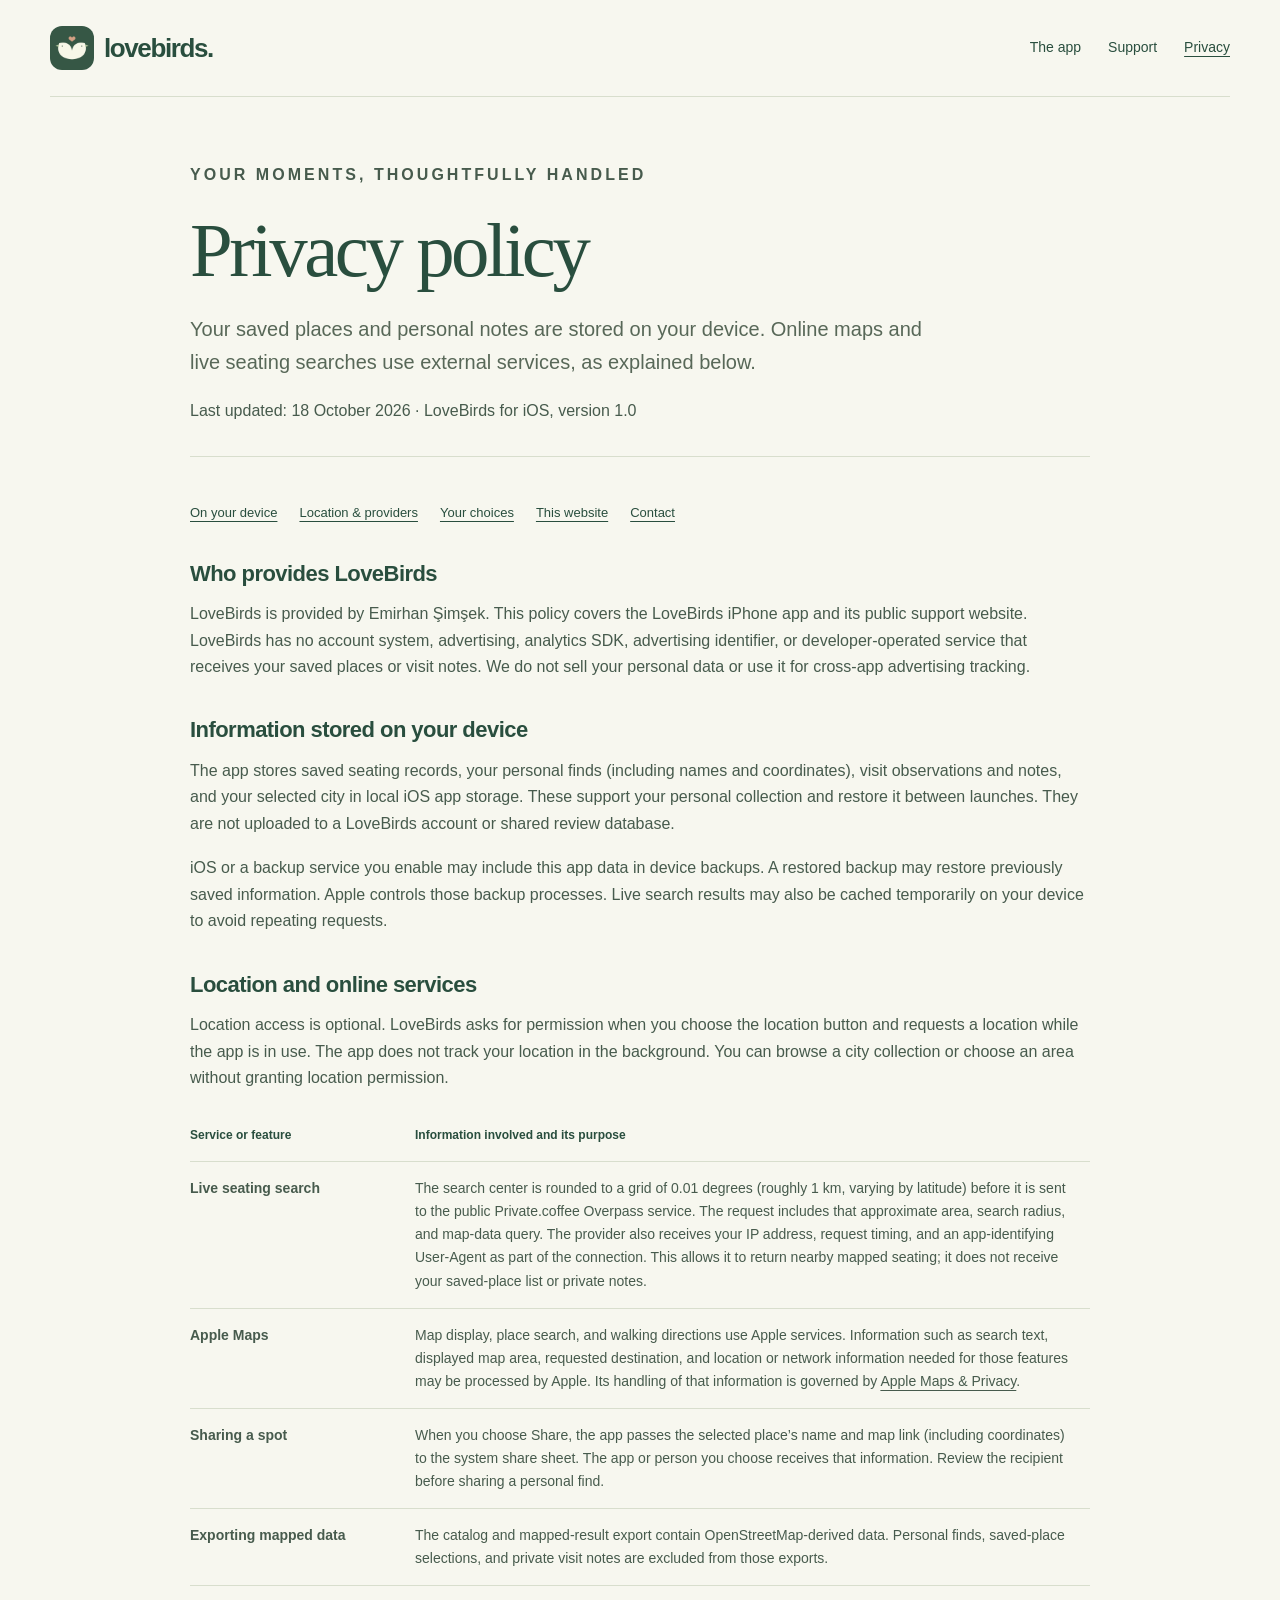
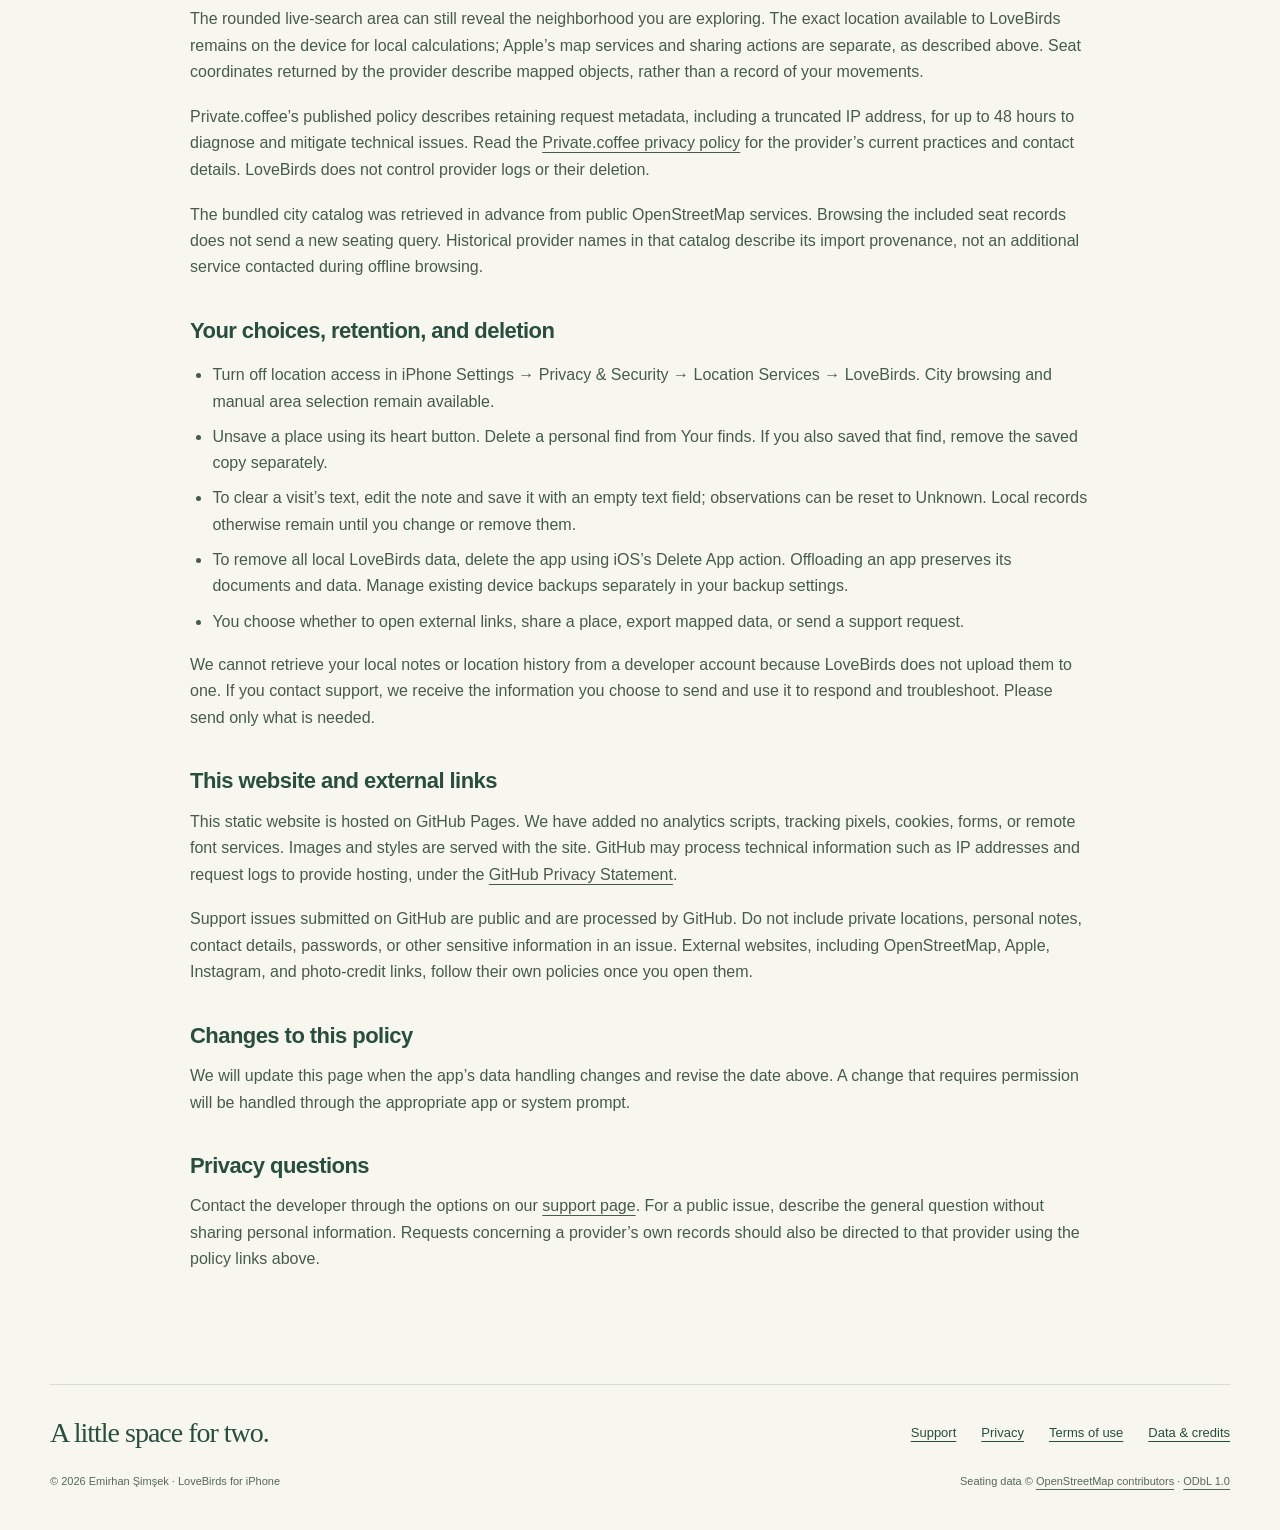
==== privacy.html @ 0634a6b7 "Publish LoveBirds app, privacy, support, and data pages" ====
<!doctype html>
<html lang="en">
<head>
<meta charset="utf-8">
<meta name="viewport" content="width=device-width, initial-scale=1">
<meta name="theme-color" content="#294e3e">
<meta name="description" content="How LoveBirds uses location, stores saved places and notes, and connects to map and seating providers.">
<meta name="referrer" content="strict-origin-when-cross-origin">
<title>Privacy policy · LoveBirds</title>
<link rel="canonical" href="https://emirhan777.github.io/LoveBirds/privacy.html">
<link rel="icon" type="image/png" href="assets/app-icon.png">
<link rel="apple-touch-icon" href="assets/app-icon.png">
<link rel="stylesheet" href="styles.css">
<meta property="og:title" content="Privacy policy · LoveBirds">
<meta property="og:description" content="How LoveBirds uses location, stores saved places and notes, and connects to map and seating providers.">
<meta property="og:type" content="website">
<meta property="og:url" content="https://emirhan777.github.io/LoveBirds/privacy.html">
<meta property="og:image" content="https://emirhan777.github.io/LoveBirds/assets/app-icon.png">
</head>
<body>
<a class="skip" href="#main">Skip to content</a>
<header class="site-header wrap">
<a class="brand" href="index.html" aria-label="LoveBirds home"><img src="assets/app-icon.png" alt="" width="44" height="44">lovebirds.</a>
<nav class="site-nav" aria-label="Main navigation"><a href="index.html" class="desktop-nav">The app</a><a href="support.html">Support</a><a href="privacy.html" aria-current="page">Privacy</a></nav>
</header>
<main id="main" class="wrap document"><header class="document-head"><p class="eyebrow">Your moments, thoughtfully handled</p><h1>Privacy policy</h1><p class="lead">Your saved places and personal notes are stored on your device. Online maps and live seating searches use external services, as explained below.</p><p class="updated">Last updated: 18 October 2026 · LoveBirds for iOS, version 1.0</p></header>
<nav class="contents" aria-label="On this page"><a href="#local-data">On your device</a><a href="#location">Location & providers</a><a href="#choices">Your choices</a><a href="#website">This website</a><a href="#contact">Contact</a></nav>
<section><h2>Who provides LoveBirds</h2><p>LoveBirds is provided by Emirhan Şimşek. This policy covers the LoveBirds iPhone app and its public support website. LoveBirds has no account system, advertising, analytics SDK, advertising identifier, or developer-operated service that receives your saved places or visit notes. We do not sell your personal data or use it for cross-app advertising tracking.</p></section>
<section id="local-data"><h2>Information stored on your device</h2><p>The app stores saved seating records, your personal finds (including names and coordinates), visit observations and notes, and your selected city in local iOS app storage. These support your personal collection and restore it between launches. They are not uploaded to a LoveBirds account or shared review database.</p><p>iOS or a backup service you enable may include this app data in device backups. A restored backup may restore previously saved information. Apple controls those backup processes. Live search results may also be cached temporarily on your device to avoid repeating requests.</p></section>
<section id="location"><h2>Location and online services</h2><p>Location access is optional. LoveBirds asks for permission when you choose the location button and requests a location while the app is in use. The app does not track your location in the background. You can browse a city collection or choose an area without granting location permission.</p><table class="data-table"><thead><tr><th scope="col">Service or feature</th><th scope="col">Information involved and its purpose</th></tr></thead><tbody><tr><td>Live seating search</td><td>The search center is rounded to a grid of 0.01 degrees (roughly 1 km, varying by latitude) before it is sent to the public Private.coffee Overpass service. The request includes that approximate area, search radius, and map-data query. The provider also receives your IP address, request timing, and an app-identifying User-Agent as part of the connection. This allows it to return nearby mapped seating; it does not receive your saved-place list or private notes.</td></tr><tr><td>Apple Maps</td><td>Map display, place search, and walking directions use Apple services. Information such as search text, displayed map area, requested destination, and location or network information needed for those features may be processed by Apple. Its handling of that information is governed by <a href="https://www.apple.com/legal/privacy/data/en/apple-maps/">Apple Maps & Privacy</a>.</td></tr><tr><td>Sharing a spot</td><td>When you choose Share, the app passes the selected place’s name and map link (including coordinates) to the system share sheet. The app or person you choose receives that information. Review the recipient before sharing a personal find.</td></tr><tr><td>Exporting mapped data</td><td>The catalog and mapped-result export contain OpenStreetMap-derived data. Personal finds, saved-place selections, and private visit notes are excluded from those exports.</td></tr></tbody></table><p>The rounded live-search area can still reveal the neighborhood you are exploring. The exact location available to LoveBirds remains on the device for local calculations; Apple’s map services and sharing actions are separate, as described above. Seat coordinates returned by the provider describe mapped objects, rather than a record of your movements.</p><p>Private.coffee’s published policy describes retaining request metadata, including a truncated IP address, for up to 48 hours to diagnose and mitigate technical issues. Read the <a href="https://overpass.private.coffee/#privacy">Private.coffee privacy policy</a> for the provider’s current practices and contact details. LoveBirds does not control provider logs or their deletion.</p><p>The bundled city catalog was retrieved in advance from public OpenStreetMap services. Browsing the included seat records does not send a new seating query. Historical provider names in that catalog describe its import provenance, not an additional service contacted during offline browsing.</p></section>
<section id="choices"><h2>Your choices, retention, and deletion</h2><ul><li>Turn off location access in iPhone Settings → Privacy & Security → Location Services → LoveBirds. City browsing and manual area selection remain available.</li><li>Unsave a place using its heart button. Delete a personal find from Your finds. If you also saved that find, remove the saved copy separately.</li><li>To clear a visit’s text, edit the note and save it with an empty text field; observations can be reset to Unknown. Local records otherwise remain until you change or remove them.</li><li>To remove all local LoveBirds data, delete the app using iOS’s Delete App action. Offloading an app preserves its documents and data. Manage existing device backups separately in your backup settings.</li><li>You choose whether to open external links, share a place, export mapped data, or send a support request.</li></ul><p>We cannot retrieve your local notes or location history from a developer account because LoveBirds does not upload them to one. If you contact support, we receive the information you choose to send and use it to respond and troubleshoot. Please send only what is needed.</p></section>
<section id="website"><h2>This website and external links</h2><p>This static website is hosted on GitHub Pages. We have added no analytics scripts, tracking pixels, cookies, forms, or remote font services. Images and styles are served with the site. GitHub may process technical information such as IP addresses and request logs to provide hosting, under the <a href="https://docs.github.com/en/site-policy/privacy-policies/github-general-privacy-statement">GitHub Privacy Statement</a>.</p><p>Support issues submitted on GitHub are public and are processed by GitHub. Do not include private locations, personal notes, contact details, passwords, or other sensitive information in an issue. External websites, including OpenStreetMap, Apple, Instagram, and photo-credit links, follow their own policies once you open them.</p></section>
<section><h2>Changes to this policy</h2><p>We will update this page when the app’s data handling changes and revise the date above. A change that requires permission will be handled through the appropriate app or system prompt.</p></section>
<section id="contact"><h2>Privacy questions</h2><p>Contact the developer through the options on our <a href="support.html#contact">support page</a>. For a public issue, describe the general question without sharing personal information. Requests concerning a provider’s own records should also be directed to that provider using the policy links above.</p></section>
</main>
<footer class="site-footer wrap">
<div class="footer-top"><span class="footer-brand">A little space for two.</span><nav class="footer-links" aria-label="Information"><a href="support.html">Support</a><a href="privacy.html" aria-current="page">Privacy</a><a href="terms.html">Terms of use</a><a href="credits.html">Data & credits</a></nav></div>
<div class="footer-note"><p>© 2026 Emirhan Şimşek · LoveBirds for iPhone</p><p>Seating data © <a href="https://www.openstreetmap.org/copyright">OpenStreetMap contributors</a> · <a href="data/ODbL-1.0.txt">ODbL 1.0</a></p></div>
</footer>
</body>
</html>
---- styles.css ----
:root{--paper:#f7f7ef;--ink:#294e3e;--muted:#586858;--sage:#6e805c;--line:#d8decd;--wash:#e9eedf;--white:#fffef8;--serif:Georgia,'Times New Roman',serif;--sans:-apple-system,BlinkMacSystemFont,'Segoe UI',sans-serif}
*{box-sizing:border-box}html{scroll-behavior:smooth;scroll-padding-top:24px}body{margin:0;background:var(--paper);color:var(--ink);font:17px/1.65 var(--sans);-webkit-font-smoothing:antialiased}a{color:inherit;text-underline-offset:4px;text-decoration-thickness:1px}a:hover{color:#527044}a:focus-visible,summary:focus-visible{outline:3px solid #638446;outline-offset:5px;border-radius:2px}img{display:block;max-width:100%;height:auto}p,h1,h2,h3{margin-top:0}p{margin-bottom:1.15rem}h1,h2,h3{font-weight:400;line-height:1.08}h1,h2{font-family:var(--serif);letter-spacing:-.045em}h1{font-size:clamp(3rem,6.2vw,5.9rem)}h2{font-size:clamp(2.15rem,3.8vw,3.7rem)}h3{font-size:1.2rem;font-weight:600;letter-spacing:-.015em}ul,ol{padding-left:1.4rem}li+li{margin-top:.55rem}.wrap{width:min(1180px,calc(100% - 80px));margin-inline:auto}.skip{position:absolute;top:-100px;left:20px;background:var(--ink);color:white;padding:12px 18px;z-index:10}.skip:focus{top:12px}.site-header{display:flex;align-items:center;justify-content:space-between;gap:24px;padding-block:26px;border-bottom:1px solid var(--line)}.brand{display:flex;align-items:center;gap:10px;font-size:26px;font-weight:700;letter-spacing:-1.4px;text-decoration:none}.brand img{width:44px;height:44px;border-radius:12px}.site-nav{display:flex;gap:27px;align-items:center;font-size:14px;font-weight:500}.site-nav a{text-decoration:none}.site-nav a[aria-current=page]{text-decoration:underline}.eyebrow{text-transform:uppercase;letter-spacing:.19em;font-size:11px;font-weight:700;color:var(--sage);margin-bottom:22px}.hero{display:grid;grid-template-columns:1.04fr 1fr;gap:70px;align-items:center;padding-block:76px 92px}.hero h1{margin-bottom:26px}.hero h1 em{font-weight:400;color:var(--sage)}.hero-copy>p:not(.eyebrow){font-size:18px;max-width:445px;color:var(--muted)}.actions{display:flex;gap:18px;align-items:center;flex-wrap:wrap;margin-top:32px}.button{display:inline-flex;justify-content:center;align-items:center;gap:13px;background:var(--ink);color:white!important;text-decoration:none;border-radius:100px;padding:13px 24px;font-weight:600;font-size:14px;min-height:48px}.button:hover{background:#3e634b}.text-link{font-size:14px;font-weight:600}.availability{display:flex;align-items:center;gap:9px;font-size:12px;color:var(--muted);margin:21px 0 0}.availability:before{content:'';width:6px;height:6px;flex:none;background:var(--sage);border-radius:50%}.hero-art{position:relative;padding:0 20px 45px 0;min-width:0}.landscape{width:100%;height:534px;object-fit:cover;border-radius:220px 220px 18px 18px;object-position:53% center}.photo-note{position:absolute;left:22px;bottom:63px;padding:4px 9px;border-radius:20px;background:#203e33bd;color:#fff;font-size:10px}.phone{position:absolute;right:-17px;bottom:0;width:190px;border:7px solid #263f32;border-radius:29px;box-shadow:0 18px 45px #203d3330;overflow:hidden;background:var(--white)}.phone img{width:100%;height:auto}.collection{padding-block:65px;border-top:1px solid var(--line)}.section-intro{display:grid;grid-template-columns:1fr 1fr;gap:70px;align-items:start;margin-bottom:37px}.section-intro h2{margin-bottom:0;max-width:480px}.section-intro>p{color:var(--muted);max-width:460px;margin:8px 0 0}.cities{display:grid;grid-template-columns:repeat(4,1fr);gap:0;border-block:1px solid var(--line)}.city{padding:27px 25px 27px 0}.city+.city{border-left:1px solid var(--line);padding-left:30px}.city h3{margin-bottom:18px}.city strong{display:block;font-family:var(--serif);font-size:43px;font-weight:400;letter-spacing:-.04em;line-height:1.15}.city span{font-size:12px;color:var(--muted)}.small-note{font-size:12px;color:var(--muted);margin-top:18px;max-width:850px}.how{display:grid;grid-template-columns:.75fr 1.25fr;gap:80px;padding-block:65px 85px}.how-heading h2{max-width:380px}.steps{counter-reset:step}.step{display:grid;grid-template-columns:40px 1fr;gap:18px;padding-block:24px;border-top:1px solid var(--line)}.step:before{counter-increment:step;content:'0' counter(step);font:13px var(--sans);color:var(--sage);padding-top:3px}.step:first-child{padding-top:0;border-top:0}.step h3{margin-bottom:9px}.step p{font-size:15px;color:var(--muted);margin:0}.gentle-note{padding:35px 45px;background:var(--wash);border-radius:18px;display:grid;grid-template-columns:.7fr 1.3fr;gap:65px;align-items:center;margin-bottom:75px}.gentle-note h2{font-size:32px;margin:0}.gentle-note p{font-size:15px;margin:0;color:var(--muted)}.site-footer{border-top:1px solid var(--line);padding-block:32px 40px}.footer-top{display:flex;justify-content:space-between;gap:28px;align-items:center;margin-bottom:23px}.footer-brand{font:28px var(--serif);letter-spacing:-1px}.footer-links{display:flex;gap:25px;flex-wrap:wrap;font-size:13px}.footer-note{display:flex;justify-content:space-between;gap:20px;color:var(--muted);font-size:11px}.footer-note p{margin:0}.document{max-width:900px;padding-block:65px 75px}.document-head{margin-bottom:45px;border-bottom:1px solid var(--line);padding-bottom:32px}.document-head h1{font-size:clamp(3rem,6vw,4.8rem);margin-bottom:20px}.document-head .lead{font-size:20px;color:var(--muted);max-width:750px}.updated{font-size:12px;color:var(--muted);margin-bottom:0}.document section{margin-block:36px}.document h2{font:600 22px/1.3 var(--sans);letter-spacing:-.025em;margin-bottom:13px}.document p,.document li{font-size:16px;color:#475b4d}.document h3{font-size:17px;margin-bottom:10px}.document .notice{padding:23px 27px;background:var(--wash);border-left:3px solid var(--sage);border-radius:0 10px 10px 0}.document .notice p:last-child{margin-bottom:0}.contents{display:flex;flex-wrap:wrap;gap:10px 22px;font-size:13px;margin-top:26px}.data-table{width:100%;border-collapse:collapse;margin:20px 0;font-size:14px;text-align:left}.data-table th,.data-table td{padding:15px 17px 15px 0;vertical-align:top;border-bottom:1px solid var(--line)}.data-table th{font-size:12px;font-weight:600}.data-table td:first-child{width:25%;font-weight:600}.data-table td{color:#475b4d}.data-table td p{font-size:14px;margin:0}.contact-box{padding:28px;background:var(--wash);border-radius:15px}.contact-box .button{margin-top:5px}.contact-box .small-note{margin-top:18px;margin-bottom:0;font-size:13px}.faq{border-top:1px solid var(--line)}details{padding:20px 0;border-bottom:1px solid var(--line)}summary{cursor:pointer;font-size:17px;font-weight:600;line-height:1.5;padding-right:15px}details p{margin:16px 0 0;max-width:750px}code{background:var(--wash);border-radius:4px;padding:2px 4px;font-size:.88em;overflow-wrap:anywhere}.download-links{display:flex;flex-wrap:wrap;gap:15px 25px;margin-top:22px}.download-links a{font-size:14px;font-weight:600}.credit-list{padding-left:1.25rem}.credit-list li{font-size:15px}.release-label{font-size:12px;color:var(--muted);margin-left:4px}
@media(min-width:1400px){.hero{gap:100px}}
@media(max-width:900px){.wrap{width:calc(100% - 48px)}.hero{gap:35px;padding-block:55px 65px}.landscape{height:470px}.phone{width:160px;right:-8px}.hero h1{font-size:4.1rem}.section-intro{gap:35px}.how{gap:35px}.gentle-note{gap:35px;padding:30px}.site-nav{gap:18px}.footer-note{flex-direction:column;gap:5px}}
@media(max-width:650px){body{font-size:16px}.wrap{width:calc(100% - 40px)}.site-header{padding-block:18px;gap:12px}.brand{font-size:23px}.brand img{width:36px;height:36px;border-radius:9px}.site-nav{font-size:12px;gap:15px}.site-nav .desktop-nav{display:none}.hero{grid-template-columns:1fr;gap:40px;padding-block:40px 48px}.hero-copy>p:not(.eyebrow){font-size:17px;max-width:440px}.hero h1{font-size:3.75rem;max-width:450px}.eyebrow{margin-bottom:17px}.hero-art{max-width:480px;width:100%;padding-right:35px;padding-bottom:18px;margin:0 auto}.landscape{height:420px;border-radius:180px 180px 16px 16px}.phone{right:0;width:155px;border-width:5px;border-radius:22px}.photo-note{left:12px;bottom:32px;font-size:9px;max-width:175px}.section-intro{grid-template-columns:1fr;gap:20px;margin-bottom:25px}.section-intro h2{max-width:360px}.section-intro>p{font-size:15px;margin:0}.collection{padding-block:40px}.cities{grid-template-columns:repeat(2,1fr)}.city{padding:22px 16px 22px 0}.city+.city{padding:22px 0 22px 22px}.city:nth-child(3){border-left:0;padding-left:0}.city:nth-child(n+3){border-top:1px solid var(--line)}.city h3{font-size:17px;margin-bottom:12px}.city strong{font-size:36px}.how{grid-template-columns:1fr;gap:20px;padding-block:35px 40px}.how-heading h2{margin-bottom:20px;max-width:300px}.gentle-note{grid-template-columns:1fr;gap:17px;padding:26px;margin-bottom:45px}.gentle-note h2{font-size:30px}.footer-top{align-items:flex-start;flex-direction:column;gap:20px}.footer-links{gap:13px 20px}.footer-note{font-size:10px}.document{padding-block:40px 50px}.document-head{margin-bottom:28px;padding-bottom:26px}.document-head .lead{font-size:18px}.document section{margin-block:29px}.document h2{font-size:20px}.document p,.document li{font-size:15px}.document .notice{padding:20px}.contact-box{padding:22px}.data-table th,.data-table td{padding:12px 10px 12px 0;font-size:12px}.data-table td:first-child{width:27%}.contents{gap:9px 16px}.release-label{display:block;margin:10px 0 0}}
@media(prefers-reduced-motion:reduce){html{scroll-behavior:auto}}
@media print{.site-nav,.site-footer,.contents,.skip{display:none}.wrap{width:100%}.document{padding:0;max-width:none}body{color:#000;background:white}.document p,.document li{color:#000}.document-head{padding-top:0}a{color:inherit}.document h2{break-after:avoid}section{break-inside:avoid}}
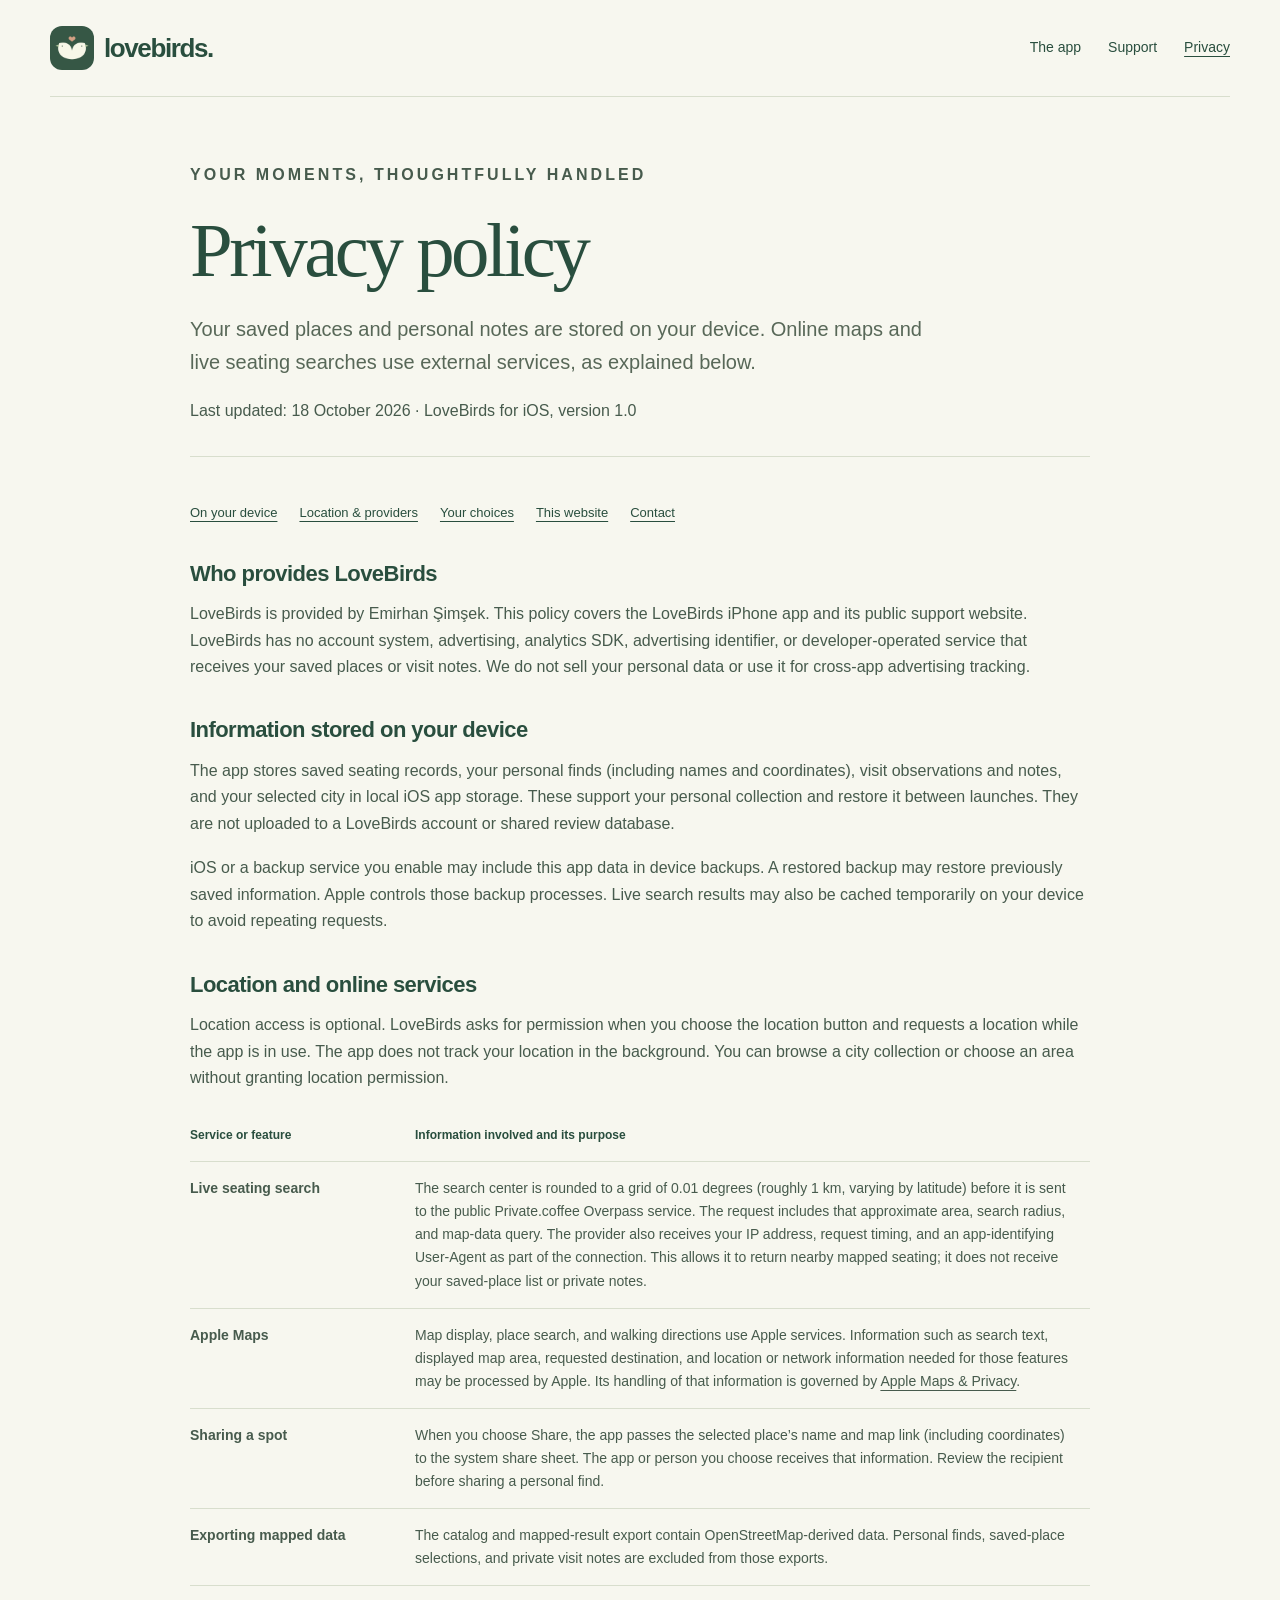
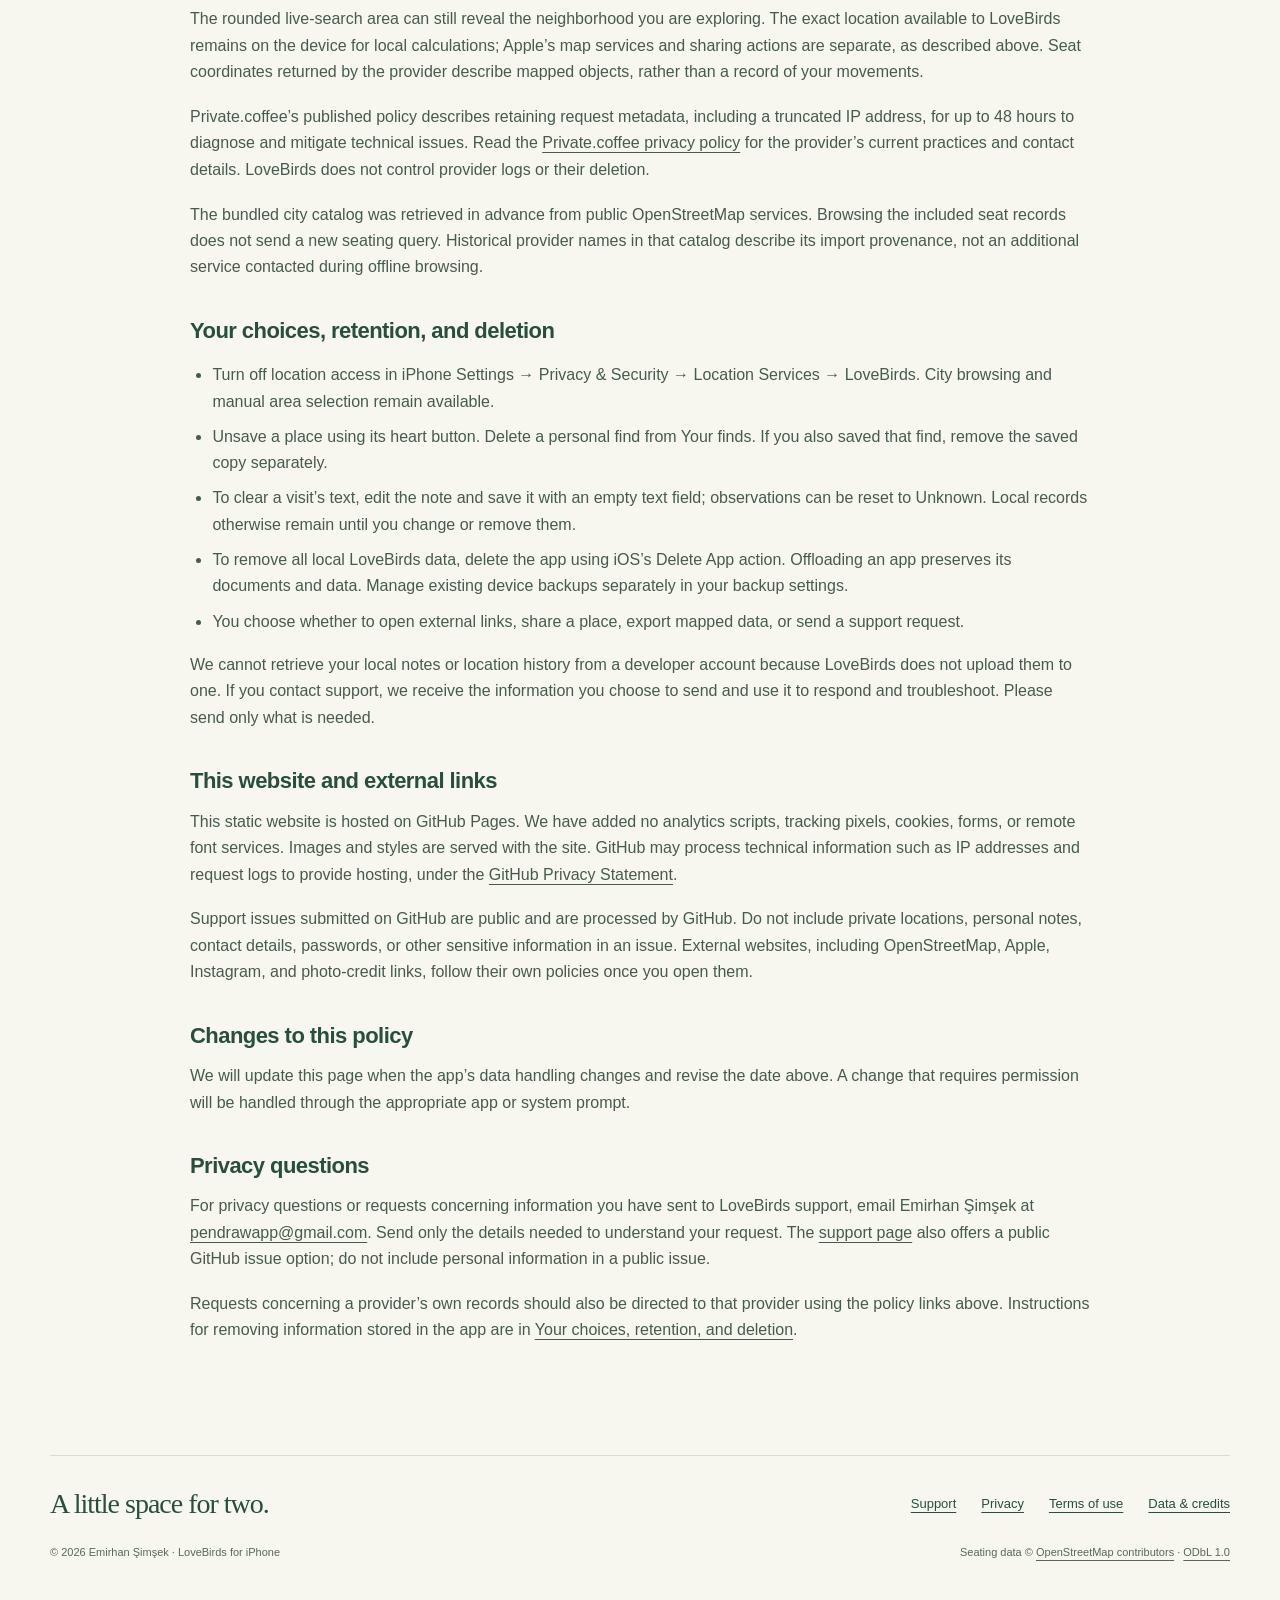
==== commit 1f183602: "Add approved public support and privacy email" ====
--- a/privacy.html
+++ b/privacy.html
@@ -31,7 +31,7 @@
 <section id="choices"><h2>Your choices, retention, and deletion</h2><ul><li>Turn off location access in iPhone Settings → Privacy & Security → Location Services → LoveBirds. City browsing and manual area selection remain available.</li><li>Unsave a place using its heart button. Delete a personal find from Your finds. If you also saved that find, remove the saved copy separately.</li><li>To clear a visit’s text, edit the note and save it with an empty text field; observations can be reset to Unknown. Local records otherwise remain until you change or remove them.</li><li>To remove all local LoveBirds data, delete the app using iOS’s Delete App action. Offloading an app preserves its documents and data. Manage existing device backups separately in your backup settings.</li><li>You choose whether to open external links, share a place, export mapped data, or send a support request.</li></ul><p>We cannot retrieve your local notes or location history from a developer account because LoveBirds does not upload them to one. If you contact support, we receive the information you choose to send and use it to respond and troubleshoot. Please send only what is needed.</p></section>
 <section id="website"><h2>This website and external links</h2><p>This static website is hosted on GitHub Pages. We have added no analytics scripts, tracking pixels, cookies, forms, or remote font services. Images and styles are served with the site. GitHub may process technical information such as IP addresses and request logs to provide hosting, under the <a href="https://docs.github.com/en/site-policy/privacy-policies/github-general-privacy-statement">GitHub Privacy Statement</a>.</p><p>Support issues submitted on GitHub are public and are processed by GitHub. Do not include private locations, personal notes, contact details, passwords, or other sensitive information in an issue. External websites, including OpenStreetMap, Apple, Instagram, and photo-credit links, follow their own policies once you open them.</p></section>
 <section><h2>Changes to this policy</h2><p>We will update this page when the app’s data handling changes and revise the date above. A change that requires permission will be handled through the appropriate app or system prompt.</p></section>
-<section id="contact"><h2>Privacy questions</h2><p>Contact the developer through the options on our <a href="support.html#contact">support page</a>. For a public issue, describe the general question without sharing personal information. Requests concerning a provider’s own records should also be directed to that provider using the policy links above.</p></section>
+<section id="contact"><h2>Privacy questions</h2><p>For privacy questions or requests concerning information you have sent to LoveBirds support, email Emirhan Şimşek at <a href="mailto:pendrawapp@gmail.com?subject=LoveBirds%20privacy">pendrawapp@gmail.com</a>. Send only the details needed to understand your request. The <a href="support.html#contact">support page</a> also offers a public GitHub issue option; do not include personal information in a public issue.</p><p>Requests concerning a provider’s own records should also be directed to that provider using the policy links above. Instructions for removing information stored in the app are in <a href="#choices">Your choices, retention, and deletion</a>.</p></section>
 </main>
 <footer class="site-footer wrap">
 <div class="footer-top"><span class="footer-brand">A little space for two.</span><nav class="footer-links" aria-label="Information"><a href="support.html">Support</a><a href="privacy.html" aria-current="page">Privacy</a><a href="terms.html">Terms of use</a><a href="credits.html">Data & credits</a></nav></div>
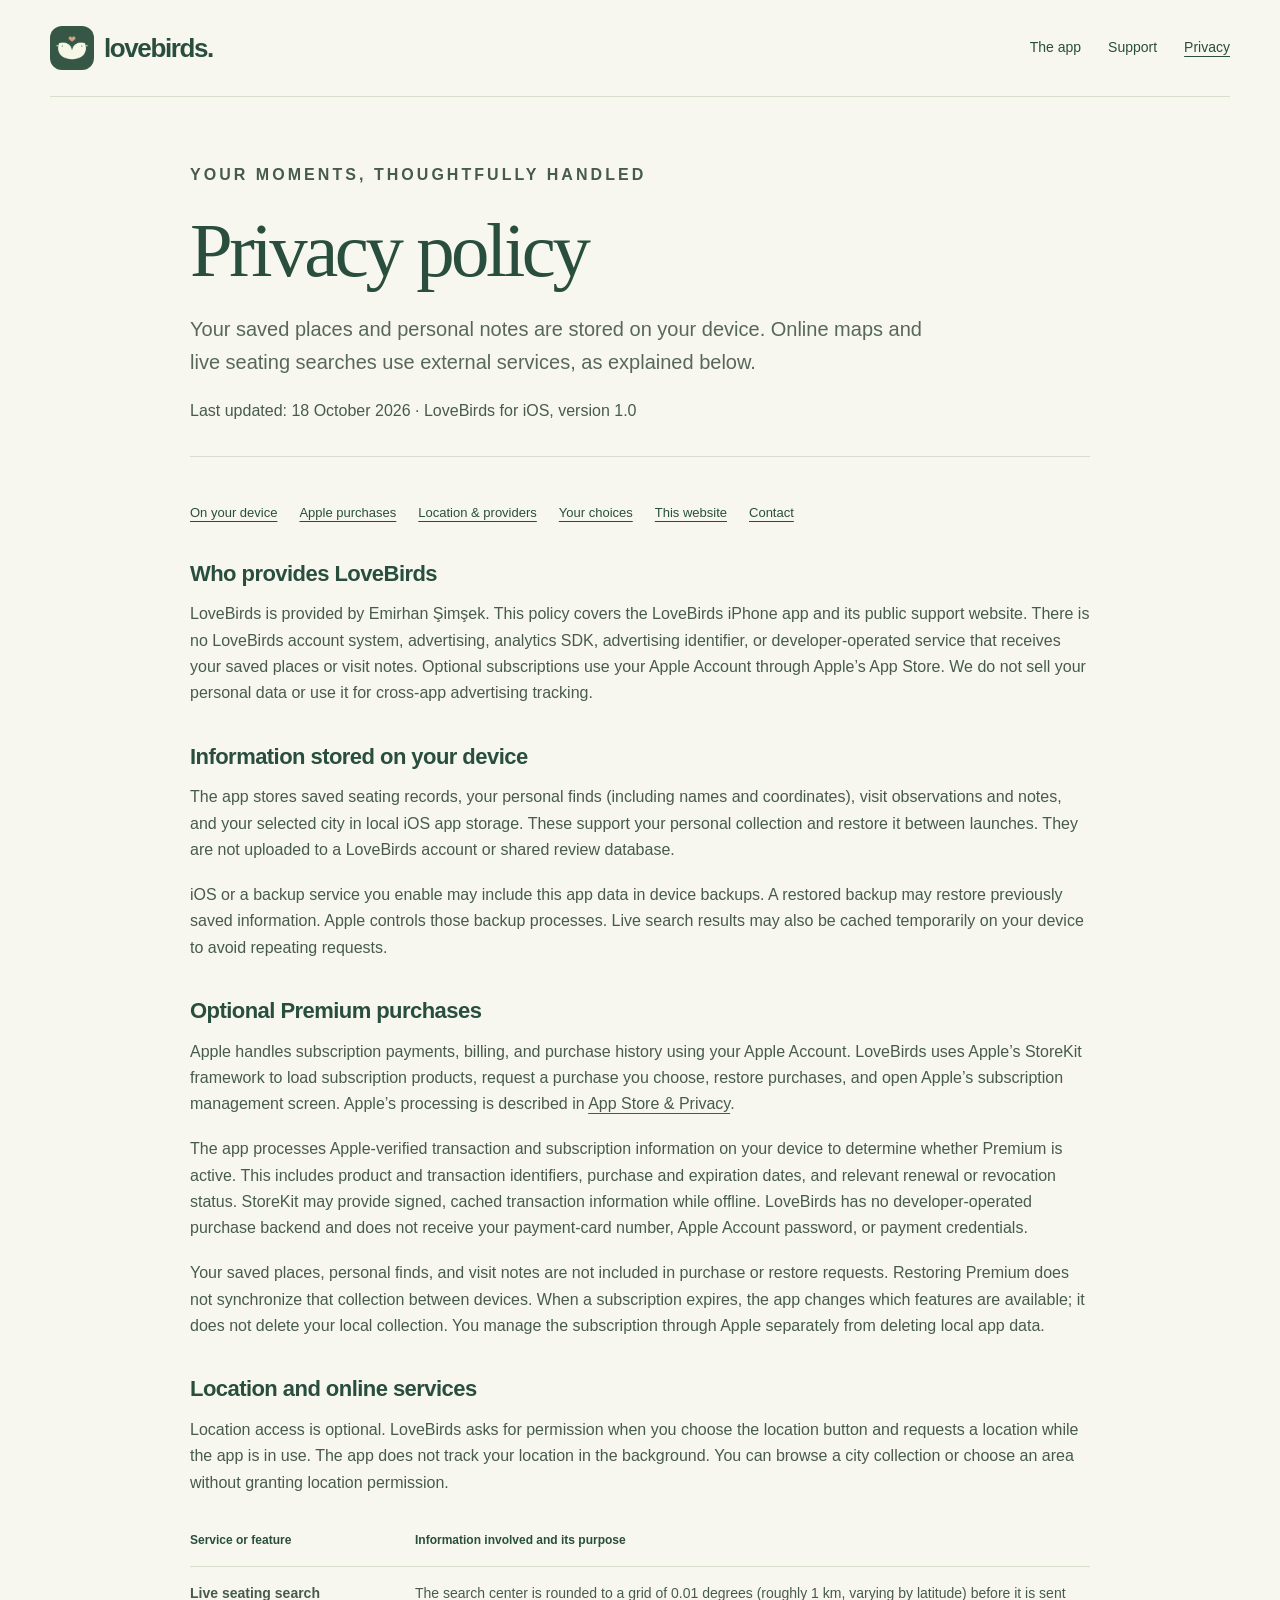
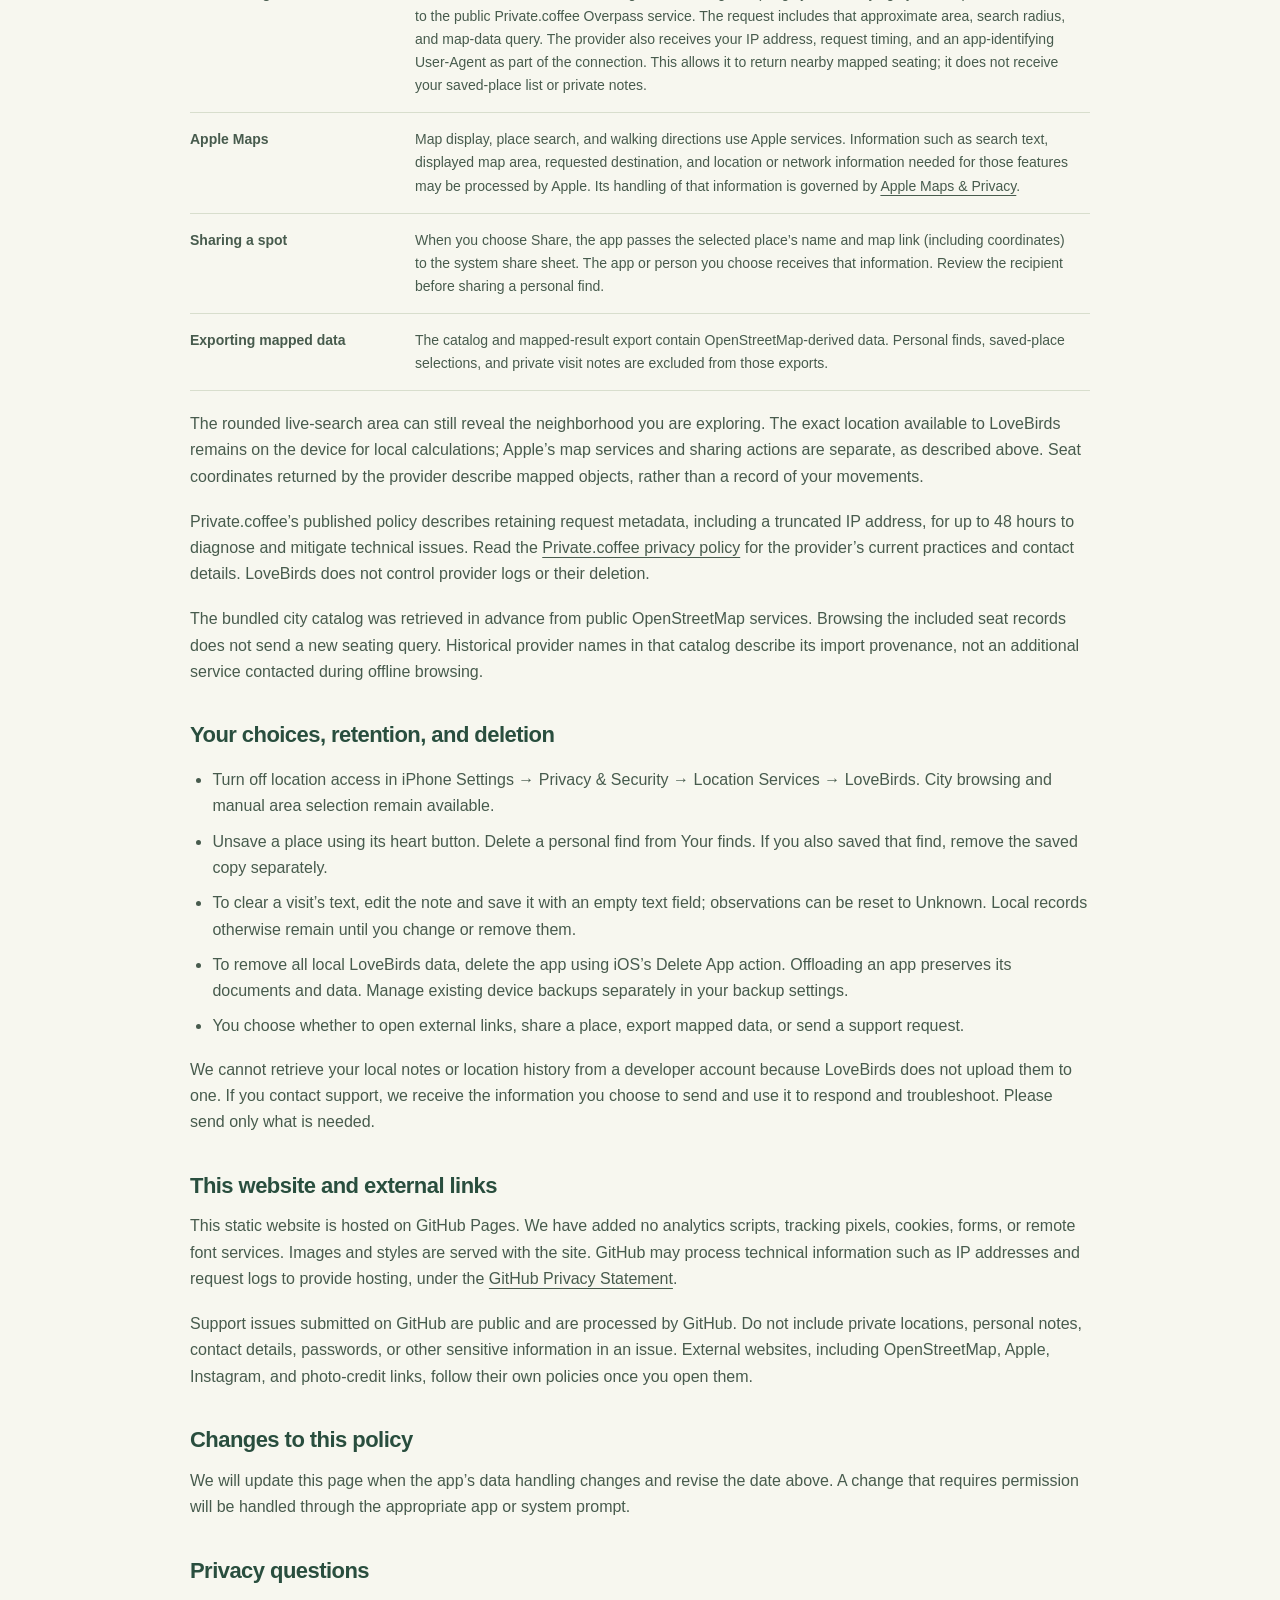
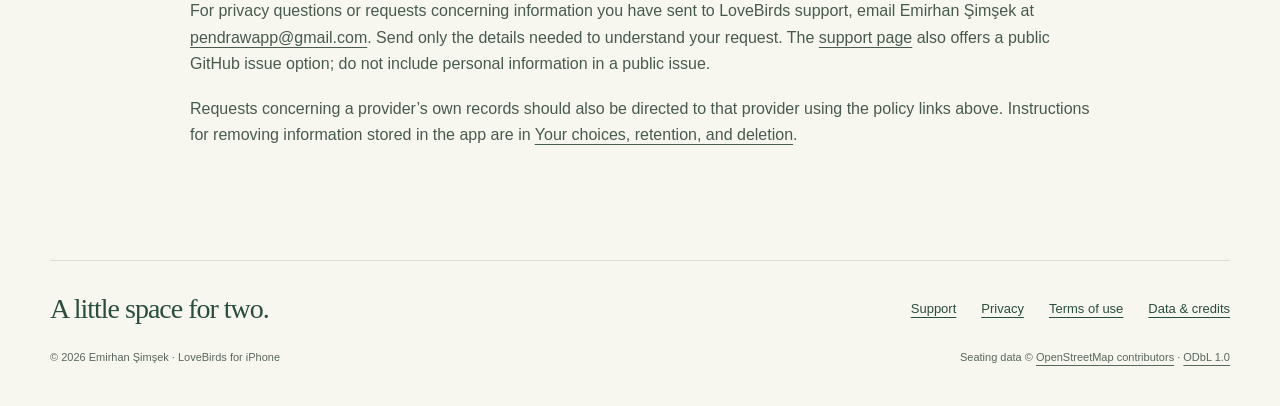
==== commit 2eff9b44: "Document Free and Premium plans and subscription privacy" ====
--- a/privacy.html
+++ b/privacy.html
@@ -24,9 +24,10 @@
 <nav class="site-nav" aria-label="Main navigation"><a href="index.html" class="desktop-nav">The app</a><a href="support.html">Support</a><a href="privacy.html" aria-current="page">Privacy</a></nav>
 </header>
 <main id="main" class="wrap document"><header class="document-head"><p class="eyebrow">Your moments, thoughtfully handled</p><h1>Privacy policy</h1><p class="lead">Your saved places and personal notes are stored on your device. Online maps and live seating searches use external services, as explained below.</p><p class="updated">Last updated: 18 October 2026 · LoveBirds for iOS, version 1.0</p></header>
-<nav class="contents" aria-label="On this page"><a href="#local-data">On your device</a><a href="#location">Location & providers</a><a href="#choices">Your choices</a><a href="#website">This website</a><a href="#contact">Contact</a></nav>
-<section><h2>Who provides LoveBirds</h2><p>LoveBirds is provided by Emirhan Şimşek. This policy covers the LoveBirds iPhone app and its public support website. LoveBirds has no account system, advertising, analytics SDK, advertising identifier, or developer-operated service that receives your saved places or visit notes. We do not sell your personal data or use it for cross-app advertising tracking.</p></section>
+<nav class="contents" aria-label="On this page"><a href="#local-data">On your device</a><a href="#purchases">Apple purchases</a><a href="#location">Location & providers</a><a href="#choices">Your choices</a><a href="#website">This website</a><a href="#contact">Contact</a></nav>
+<section><h2>Who provides LoveBirds</h2><p>LoveBirds is provided by Emirhan Şimşek. This policy covers the LoveBirds iPhone app and its public support website. There is no LoveBirds account system, advertising, analytics SDK, advertising identifier, or developer-operated service that receives your saved places or visit notes. Optional subscriptions use your Apple Account through Apple’s App Store. We do not sell your personal data or use it for cross-app advertising tracking.</p></section>
 <section id="local-data"><h2>Information stored on your device</h2><p>The app stores saved seating records, your personal finds (including names and coordinates), visit observations and notes, and your selected city in local iOS app storage. These support your personal collection and restore it between launches. They are not uploaded to a LoveBirds account or shared review database.</p><p>iOS or a backup service you enable may include this app data in device backups. A restored backup may restore previously saved information. Apple controls those backup processes. Live search results may also be cached temporarily on your device to avoid repeating requests.</p></section>
+<section id="purchases"><h2>Optional Premium purchases</h2><p>Apple handles subscription payments, billing, and purchase history using your Apple Account. LoveBirds uses Apple’s StoreKit framework to load subscription products, request a purchase you choose, restore purchases, and open Apple’s subscription management screen. Apple’s processing is described in <a href="https://www.apple.com/legal/privacy/data/en/app-store/">App Store & Privacy</a>.</p><p>The app processes Apple-verified transaction and subscription information on your device to determine whether Premium is active. This includes product and transaction identifiers, purchase and expiration dates, and relevant renewal or revocation status. StoreKit may provide signed, cached transaction information while offline. LoveBirds has no developer-operated purchase backend and does not receive your payment-card number, Apple Account password, or payment credentials.</p><p>Your saved places, personal finds, and visit notes are not included in purchase or restore requests. Restoring Premium does not synchronize that collection between devices. When a subscription expires, the app changes which features are available; it does not delete your local collection. You manage the subscription through Apple separately from deleting local app data.</p></section>
 <section id="location"><h2>Location and online services</h2><p>Location access is optional. LoveBirds asks for permission when you choose the location button and requests a location while the app is in use. The app does not track your location in the background. You can browse a city collection or choose an area without granting location permission.</p><table class="data-table"><thead><tr><th scope="col">Service or feature</th><th scope="col">Information involved and its purpose</th></tr></thead><tbody><tr><td>Live seating search</td><td>The search center is rounded to a grid of 0.01 degrees (roughly 1 km, varying by latitude) before it is sent to the public Private.coffee Overpass service. The request includes that approximate area, search radius, and map-data query. The provider also receives your IP address, request timing, and an app-identifying User-Agent as part of the connection. This allows it to return nearby mapped seating; it does not receive your saved-place list or private notes.</td></tr><tr><td>Apple Maps</td><td>Map display, place search, and walking directions use Apple services. Information such as search text, displayed map area, requested destination, and location or network information needed for those features may be processed by Apple. Its handling of that information is governed by <a href="https://www.apple.com/legal/privacy/data/en/apple-maps/">Apple Maps & Privacy</a>.</td></tr><tr><td>Sharing a spot</td><td>When you choose Share, the app passes the selected place’s name and map link (including coordinates) to the system share sheet. The app or person you choose receives that information. Review the recipient before sharing a personal find.</td></tr><tr><td>Exporting mapped data</td><td>The catalog and mapped-result export contain OpenStreetMap-derived data. Personal finds, saved-place selections, and private visit notes are excluded from those exports.</td></tr></tbody></table><p>The rounded live-search area can still reveal the neighborhood you are exploring. The exact location available to LoveBirds remains on the device for local calculations; Apple’s map services and sharing actions are separate, as described above. Seat coordinates returned by the provider describe mapped objects, rather than a record of your movements.</p><p>Private.coffee’s published policy describes retaining request metadata, including a truncated IP address, for up to 48 hours to diagnose and mitigate technical issues. Read the <a href="https://overpass.private.coffee/#privacy">Private.coffee privacy policy</a> for the provider’s current practices and contact details. LoveBirds does not control provider logs or their deletion.</p><p>The bundled city catalog was retrieved in advance from public OpenStreetMap services. Browsing the included seat records does not send a new seating query. Historical provider names in that catalog describe its import provenance, not an additional service contacted during offline browsing.</p></section>
 <section id="choices"><h2>Your choices, retention, and deletion</h2><ul><li>Turn off location access in iPhone Settings → Privacy & Security → Location Services → LoveBirds. City browsing and manual area selection remain available.</li><li>Unsave a place using its heart button. Delete a personal find from Your finds. If you also saved that find, remove the saved copy separately.</li><li>To clear a visit’s text, edit the note and save it with an empty text field; observations can be reset to Unknown. Local records otherwise remain until you change or remove them.</li><li>To remove all local LoveBirds data, delete the app using iOS’s Delete App action. Offloading an app preserves its documents and data. Manage existing device backups separately in your backup settings.</li><li>You choose whether to open external links, share a place, export mapped data, or send a support request.</li></ul><p>We cannot retrieve your local notes or location history from a developer account because LoveBirds does not upload them to one. If you contact support, we receive the information you choose to send and use it to respond and troubleshoot. Please send only what is needed.</p></section>
 <section id="website"><h2>This website and external links</h2><p>This static website is hosted on GitHub Pages. We have added no analytics scripts, tracking pixels, cookies, forms, or remote font services. Images and styles are served with the site. GitHub may process technical information such as IP addresses and request logs to provide hosting, under the <a href="https://docs.github.com/en/site-policy/privacy-policies/github-general-privacy-statement">GitHub Privacy Statement</a>.</p><p>Support issues submitted on GitHub are public and are processed by GitHub. Do not include private locations, personal notes, contact details, passwords, or other sensitive information in an issue. External websites, including OpenStreetMap, Apple, Instagram, and photo-credit links, follow their own policies once you open them.</p></section>
--- a/styles.css
+++ b/styles.css
@@ -1,6 +1,7 @@
 :root{--paper:#f7f7ef;--ink:#294e3e;--muted:#586858;--sage:#6e805c;--line:#d8decd;--wash:#e9eedf;--white:#fffef8;--serif:Georgia,'Times New Roman',serif;--sans:-apple-system,BlinkMacSystemFont,'Segoe UI',sans-serif}
 *{box-sizing:border-box}html{scroll-behavior:smooth;scroll-padding-top:24px}body{margin:0;background:var(--paper);color:var(--ink);font:17px/1.65 var(--sans);-webkit-font-smoothing:antialiased}a{color:inherit;text-underline-offset:4px;text-decoration-thickness:1px}a:hover{color:#527044}a:focus-visible,summary:focus-visible{outline:3px solid #638446;outline-offset:5px;border-radius:2px}img{display:block;max-width:100%;height:auto}p,h1,h2,h3{margin-top:0}p{margin-bottom:1.15rem}h1,h2,h3{font-weight:400;line-height:1.08}h1,h2{font-family:var(--serif);letter-spacing:-.045em}h1{font-size:clamp(3rem,6.2vw,5.9rem)}h2{font-size:clamp(2.15rem,3.8vw,3.7rem)}h3{font-size:1.2rem;font-weight:600;letter-spacing:-.015em}ul,ol{padding-left:1.4rem}li+li{margin-top:.55rem}.wrap{width:min(1180px,calc(100% - 80px));margin-inline:auto}.skip{position:absolute;top:-100px;left:20px;background:var(--ink);color:white;padding:12px 18px;z-index:10}.skip:focus{top:12px}.site-header{display:flex;align-items:center;justify-content:space-between;gap:24px;padding-block:26px;border-bottom:1px solid var(--line)}.brand{display:flex;align-items:center;gap:10px;font-size:26px;font-weight:700;letter-spacing:-1.4px;text-decoration:none}.brand img{width:44px;height:44px;border-radius:12px}.site-nav{display:flex;gap:27px;align-items:center;font-size:14px;font-weight:500}.site-nav a{text-decoration:none}.site-nav a[aria-current=page]{text-decoration:underline}.eyebrow{text-transform:uppercase;letter-spacing:.19em;font-size:11px;font-weight:700;color:var(--sage);margin-bottom:22px}.hero{display:grid;grid-template-columns:1.04fr 1fr;gap:70px;align-items:center;padding-block:76px 92px}.hero h1{margin-bottom:26px}.hero h1 em{font-weight:400;color:var(--sage)}.hero-copy>p:not(.eyebrow){font-size:18px;max-width:445px;color:var(--muted)}.actions{display:flex;gap:18px;align-items:center;flex-wrap:wrap;margin-top:32px}.button{display:inline-flex;justify-content:center;align-items:center;gap:13px;background:var(--ink);color:white!important;text-decoration:none;border-radius:100px;padding:13px 24px;font-weight:600;font-size:14px;min-height:48px}.button:hover{background:#3e634b}.text-link{font-size:14px;font-weight:600}.availability{display:flex;align-items:center;gap:9px;font-size:12px;color:var(--muted);margin:21px 0 0}.availability:before{content:'';width:6px;height:6px;flex:none;background:var(--sage);border-radius:50%}.hero-art{position:relative;padding:0 20px 45px 0;min-width:0}.landscape{width:100%;height:534px;object-fit:cover;border-radius:220px 220px 18px 18px;object-position:53% center}.photo-note{position:absolute;left:22px;bottom:63px;padding:4px 9px;border-radius:20px;background:#203e33bd;color:#fff;font-size:10px}.phone{position:absolute;right:-17px;bottom:0;width:190px;border:7px solid #263f32;border-radius:29px;box-shadow:0 18px 45px #203d3330;overflow:hidden;background:var(--white)}.phone img{width:100%;height:auto}.collection{padding-block:65px;border-top:1px solid var(--line)}.section-intro{display:grid;grid-template-columns:1fr 1fr;gap:70px;align-items:start;margin-bottom:37px}.section-intro h2{margin-bottom:0;max-width:480px}.section-intro>p{color:var(--muted);max-width:460px;margin:8px 0 0}.cities{display:grid;grid-template-columns:repeat(4,1fr);gap:0;border-block:1px solid var(--line)}.city{padding:27px 25px 27px 0}.city+.city{border-left:1px solid var(--line);padding-left:30px}.city h3{margin-bottom:18px}.city strong{display:block;font-family:var(--serif);font-size:43px;font-weight:400;letter-spacing:-.04em;line-height:1.15}.city span{font-size:12px;color:var(--muted)}.small-note{font-size:12px;color:var(--muted);margin-top:18px;max-width:850px}.how{display:grid;grid-template-columns:.75fr 1.25fr;gap:80px;padding-block:65px 85px}.how-heading h2{max-width:380px}.steps{counter-reset:step}.step{display:grid;grid-template-columns:40px 1fr;gap:18px;padding-block:24px;border-top:1px solid var(--line)}.step:before{counter-increment:step;content:'0' counter(step);font:13px var(--sans);color:var(--sage);padding-top:3px}.step:first-child{padding-top:0;border-top:0}.step h3{margin-bottom:9px}.step p{font-size:15px;color:var(--muted);margin:0}.gentle-note{padding:35px 45px;background:var(--wash);border-radius:18px;display:grid;grid-template-columns:.7fr 1.3fr;gap:65px;align-items:center;margin-bottom:75px}.gentle-note h2{font-size:32px;margin:0}.gentle-note p{font-size:15px;margin:0;color:var(--muted)}.site-footer{border-top:1px solid var(--line);padding-block:32px 40px}.footer-top{display:flex;justify-content:space-between;gap:28px;align-items:center;margin-bottom:23px}.footer-brand{font:28px var(--serif);letter-spacing:-1px}.footer-links{display:flex;gap:25px;flex-wrap:wrap;font-size:13px}.footer-note{display:flex;justify-content:space-between;gap:20px;color:var(--muted);font-size:11px}.footer-note p{margin:0}.document{max-width:900px;padding-block:65px 75px}.document-head{margin-bottom:45px;border-bottom:1px solid var(--line);padding-bottom:32px}.document-head h1{font-size:clamp(3rem,6vw,4.8rem);margin-bottom:20px}.document-head .lead{font-size:20px;color:var(--muted);max-width:750px}.updated{font-size:12px;color:var(--muted);margin-bottom:0}.document section{margin-block:36px}.document h2{font:600 22px/1.3 var(--sans);letter-spacing:-.025em;margin-bottom:13px}.document p,.document li{font-size:16px;color:#475b4d}.document h3{font-size:17px;margin-bottom:10px}.document .notice{padding:23px 27px;background:var(--wash);border-left:3px solid var(--sage);border-radius:0 10px 10px 0}.document .notice p:last-child{margin-bottom:0}.contents{display:flex;flex-wrap:wrap;gap:10px 22px;font-size:13px;margin-top:26px}.data-table{width:100%;border-collapse:collapse;margin:20px 0;font-size:14px;text-align:left}.data-table th,.data-table td{padding:15px 17px 15px 0;vertical-align:top;border-bottom:1px solid var(--line)}.data-table th{font-size:12px;font-weight:600}.data-table td:first-child{width:25%;font-weight:600}.data-table td{color:#475b4d}.data-table td p{font-size:14px;margin:0}.contact-box{padding:28px;background:var(--wash);border-radius:15px}.contact-box .button{margin-top:5px}.contact-box .small-note{margin-top:18px;margin-bottom:0;font-size:13px}.faq{border-top:1px solid var(--line)}details{padding:20px 0;border-bottom:1px solid var(--line)}summary{cursor:pointer;font-size:17px;font-weight:600;line-height:1.5;padding-right:15px}details p{margin:16px 0 0;max-width:750px}code{background:var(--wash);border-radius:4px;padding:2px 4px;font-size:.88em;overflow-wrap:anywhere}.download-links{display:flex;flex-wrap:wrap;gap:15px 25px;margin-top:22px}.download-links a{font-size:14px;font-weight:600}.credit-list{padding-left:1.25rem}.credit-list li{font-size:15px}.release-label{font-size:12px;color:var(--muted);margin-left:4px}
 @media(min-width:1400px){.hero{gap:100px}}
+.plan-table caption{text-align:left;margin:0 0 14px}.plan-table th:first-child{width:52%}.plan-table tbody th{font-size:14px;font-weight:500;color:var(--muted)}.plan-table th:not(:first-child),.plan-table td{text-align:left;width:24%}.plan-table td{font-size:14px}.plan-table td:last-child{font-weight:600;color:var(--ink)}
 @media(max-width:900px){.wrap{width:calc(100% - 48px)}.hero{gap:35px;padding-block:55px 65px}.landscape{height:470px}.phone{width:160px;right:-8px}.hero h1{font-size:4.1rem}.section-intro{gap:35px}.how{gap:35px}.gentle-note{gap:35px;padding:30px}.site-nav{gap:18px}.footer-note{flex-direction:column;gap:5px}}
 @media(max-width:650px){body{font-size:16px}.wrap{width:calc(100% - 40px)}.site-header{padding-block:18px;gap:12px}.brand{font-size:23px}.brand img{width:36px;height:36px;border-radius:9px}.site-nav{font-size:12px;gap:15px}.site-nav .desktop-nav{display:none}.hero{grid-template-columns:1fr;gap:40px;padding-block:40px 48px}.hero-copy>p:not(.eyebrow){font-size:17px;max-width:440px}.hero h1{font-size:3.75rem;max-width:450px}.eyebrow{margin-bottom:17px}.hero-art{max-width:480px;width:100%;padding-right:35px;padding-bottom:18px;margin:0 auto}.landscape{height:420px;border-radius:180px 180px 16px 16px}.phone{right:0;width:155px;border-width:5px;border-radius:22px}.photo-note{left:12px;bottom:32px;font-size:9px;max-width:175px}.section-intro{grid-template-columns:1fr;gap:20px;margin-bottom:25px}.section-intro h2{max-width:360px}.section-intro>p{font-size:15px;margin:0}.collection{padding-block:40px}.cities{grid-template-columns:repeat(2,1fr)}.city{padding:22px 16px 22px 0}.city+.city{padding:22px 0 22px 22px}.city:nth-child(3){border-left:0;padding-left:0}.city:nth-child(n+3){border-top:1px solid var(--line)}.city h3{font-size:17px;margin-bottom:12px}.city strong{font-size:36px}.how{grid-template-columns:1fr;gap:20px;padding-block:35px 40px}.how-heading h2{margin-bottom:20px;max-width:300px}.gentle-note{grid-template-columns:1fr;gap:17px;padding:26px;margin-bottom:45px}.gentle-note h2{font-size:30px}.footer-top{align-items:flex-start;flex-direction:column;gap:20px}.footer-links{gap:13px 20px}.footer-note{font-size:10px}.document{padding-block:40px 50px}.document-head{margin-bottom:28px;padding-bottom:26px}.document-head .lead{font-size:18px}.document section{margin-block:29px}.document h2{font-size:20px}.document p,.document li{font-size:15px}.document .notice{padding:20px}.contact-box{padding:22px}.data-table th,.data-table td{padding:12px 10px 12px 0;font-size:12px}.data-table td:first-child{width:27%}.contents{gap:9px 16px}.release-label{display:block;margin:10px 0 0}}
 @media(prefers-reduced-motion:reduce){html{scroll-behavior:auto}}
